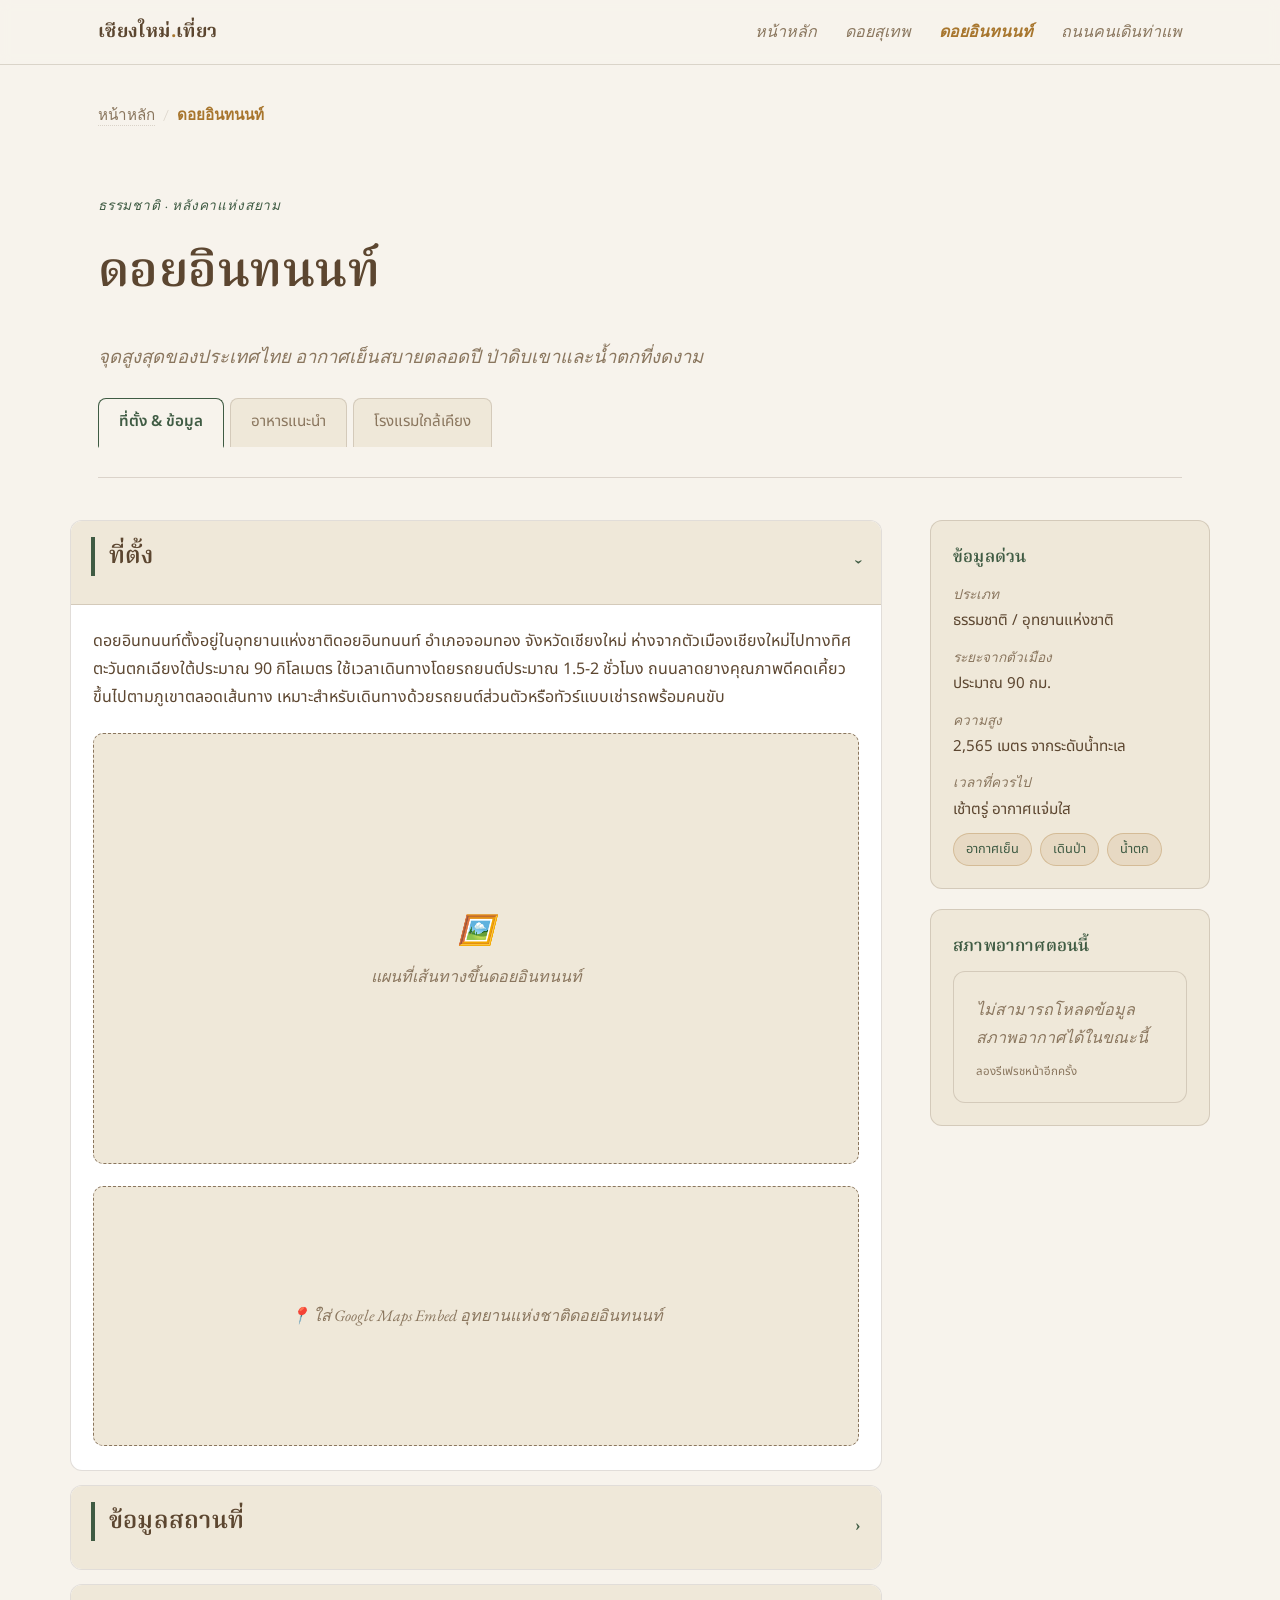
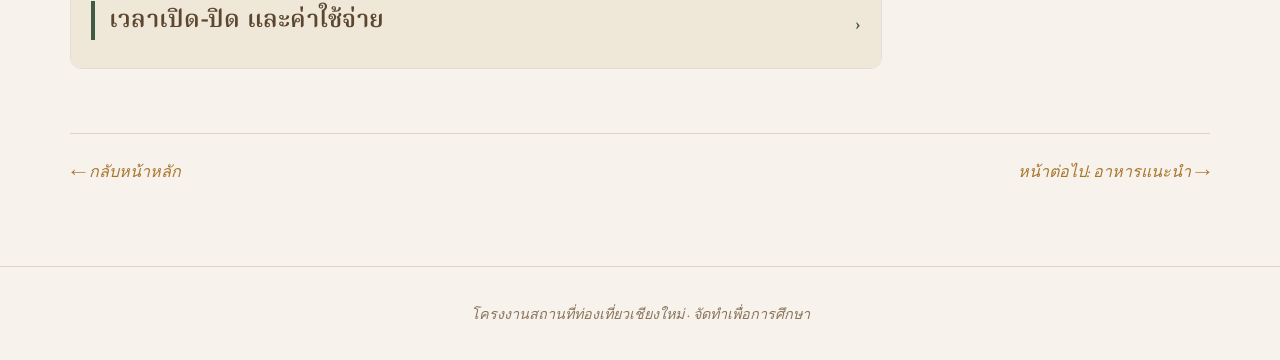
==== doiinthanon-1.html @ 522b8a46 "Add files via upload" ====
<!DOCTYPE html>
<html lang="th">
<head>
<meta charset="UTF-8">
<meta name="viewport" content="width=device-width, initial-scale=1.0">
<meta name="referrer" content="strict-origin-when-cross-origin">
<title>ดอยอินทนนท์ — ที่ตั้งและข้อมูล | เชียงใหม่.เที่ยว</title>
<link rel="stylesheet" href="assets/style.css">
</head>
<body class="theme-forest">

<nav class="topnav">
  <div class="wrap">
    <div class="brand">เชียงใหม่<span>.</span>เที่ยว</div>
    <div class="navlinks">
      <a href="index.html">หน้าหลัก</a>
      <a href="doisuthep-1.html">ดอยสุเทพ</a>
      <a href="doiinthanon-1.html" class="active">ดอยอินทนนท์</a>
      <a href="thapae-1.html">ถนนคนเดินท่าแพ</a>
    </div>
  </div>
</nav>

<div class="wrap">
  <p class="crumb">
    <a href="index.html">หน้าหลัก</a><span class="sep">/</span><span class="here">ดอยอินทนนท์</span>
  </p>

  <header class="place-hero">
    <p class="eyebrow">ธรรมชาติ · หลังคาแห่งสยาม</p>
    <h1>ดอยอินทนนท์</h1>
    <p class="sub">จุดสูงสุดของประเทศไทย อากาศเย็นสบายตลอดปี ป่าดิบเขาและน้ำตกที่งดงาม</p>

    <nav class="tabs">
      <a href="doiinthanon-1.html" class="active">ที่ตั้ง &amp; ข้อมูล</a>
      <a href="doiinthanon-2.html">อาหารแนะนำ</a>
      <a href="doiinthanon-3.html">โรงแรมใกล้เคียง</a>
    </nav>
  </header>
</div>

<main class="content wrap">
  <div class="layout">

    <article class="accordion">

      <div class="accordion-item">
        <button class="accordion-trigger" type="button"><h2>ที่ตั้ง</h2><span class="arrow">›</span></button>
        <div class="accordion-panel">
          <p>ดอยอินทนนท์ตั้งอยู่ในอุทยานแห่งชาติดอยอินทนนท์ อำเภอจอมทอง จังหวัดเชียงใหม่ ห่างจากตัวเมืองเชียงใหม่ไปทางทิศตะวันตกเฉียงใต้ประมาณ 90 กิโลเมตร ใช้เวลาเดินทางโดยรถยนต์ประมาณ 1.5-2 ชั่วโมง ถนนลาดยางคุณภาพดีคดเคี้ยวขึ้นไปตามภูเขาตลอดเส้นทาง เหมาะสำหรับเดินทางด้วยรถยนต์ส่วนตัวหรือทัวร์แบบเช่ารถพร้อมคนขับ</p>

          <div class="media-slot image-slot has-photo" data-caption="แผนที่เส้นทางขึ้นดอยอินทนนท์">
              <img src="assets/img/doiinthanon-map.jpg" alt="แผนที่เส้นทางขึ้นดอยอินทนนท์" onerror="this.parentElement.classList.remove('has-photo'); this.remove();">
              <span class="slot-placeholder"><span class="icon">🖼️</span>แผนที่เส้นทางขึ้นดอยอินทนนท์</span>
            </div>

          <div class="map-slot">
            📍 ใส่ Google Maps Embed อุทยานแห่งชาติดอยอินทนนท์
          </div>
        </div>
      </div>

      <div class="accordion-item">
        <button class="accordion-trigger" type="button"><h2>ข้อมูลสถานที่</h2><span class="arrow">›</span></button>
        <div class="accordion-panel">
          <p>ดอยอินทนนท์มีความสูงจากระดับน้ำทะเล 2,565 เมตร ได้รับการขนานนามว่าเป็น "หลังคาแห่งสยาม" เนื่องจากเป็นจุดที่สูงที่สุดในประเทศไทย อากาศบนยอดดอยเย็นจัดตลอดทั้งปี โดยเฉพาะช่วงเดือนธันวาคมถึงกุมภาพันธ์อุณหภูมิอาจลดลงใกล้ 0 องศาเซลเซียส มีน้ำค้างแข็งเกาะตามยอดหญ้าให้เห็นในบางวัน</p>
          <p>ภายในอุทยานมีจุดท่องเที่ยวสำคัญหลายแห่ง ได้แก่ พระมหาธาตุนภเมทนีดลและนภพลภูมิสิริ เจดีย์คู่สีขาวและสีแดงที่สร้างขึ้นเพื่อเฉลิมพระเกียรติ จุดชมวิวยอดดอย น้ำตกแม่ยะและน้ำตกวชิรธาร เส้นทางศึกษาธรรมชาติอ่างกาที่เป็นป่าพรุบนภูเขาหนึ่งเดียวในไทย และหมู่บ้านขอบด้งซึ่งเป็นที่อยู่ของชาวเขาเผ่ากะเหรี่ยงและม้ง</p>

          <div class="media-grid">
            <div class="media-slot image-slot has-photo" data-caption="รูปพระมหาธาตุเจดีย์คู่">
              <img src="assets/img/doiinthanon-chedi.jpg" alt="รูปพระมหาธาตุเจดีย์คู่" onerror="this.parentElement.classList.remove('has-photo'); this.remove();">
              <span class="slot-placeholder"><span class="icon">🖼️</span>รูปพระมหาธาตุเจดีย์คู่</span>
            </div>
            <div class="media-slot image-slot has-photo" data-caption="รูปน้ำตกวชิรธาร">
              <img src="assets/img/doiinthanon-waterfall.jpg" alt="รูปน้ำตกวชิรธาร" onerror="this.parentElement.classList.remove('has-photo'); this.remove();">
              <span class="slot-placeholder"><span class="icon">🖼️</span>รูปน้ำตกวชิรธาร</span>
            </div>
          </div>

          <div class="media-slot video-slot" data-youtube="" data-caption="วิดีโอเส้นทางศึกษาธรรมชาติอ่างกา">
            <span class="icon">🎬</span>
            วิดีโอเส้นทางศึกษาธรรมชาติอ่างกา
        <small class="slot-hint">ใส่ลิงก์ YouTube ถาวรได้ที่ data-youtube="…" ในโค้ดของช่องนี้</small>
      </div>

          <div class="media-slot audio-slot" data-caption="เสียงนกป่าและธรรมชาติบนดอยอินทนนท์">
            <span class="icon">🔊</span>
            เสียงนกป่าและธรรมชาติบนดอยอินทนนท์
            <small>แนะนำ: &lt;audio controls src="assets/audio/doiinthanon-forest.mp3"&gt;&lt;/audio&gt;</small>
          </div>
        </div>
      </div>

      <div class="accordion-item">
        <button class="accordion-trigger" type="button"><h2>เวลาเปิด-ปิด และค่าใช้จ่าย</h2><span class="arrow">›</span></button>
        <div class="accordion-panel">
          <p>อุทยานเปิดให้เข้าชมทุกวันตั้งแต่เวลา 05:30-18:30 น. มีค่าธรรมเนียมเข้าอุทยานสำหรับผู้ใหญ่และเด็ก แยกอัตราคนไทยและต่างชาติ รวมถึงค่าธรรมเนียมรถยนต์ที่จุดตรวจทางเข้า แนะนำให้เตรียมเสื้อกันหนาวเนื่องจากอุณหภูมิเปลี่ยนแปลงรวดเร็วตามความสูง</p>
        </div>
      </div>

    </article>

    <aside>
      <div class="info-card">
        <h3>ข้อมูลด่วน</h3>
        <dl>
          <dt>ประเภท</dt><dd>ธรรมชาติ / อุทยานแห่งชาติ</dd>
          <dt>ระยะจากตัวเมือง</dt><dd>ประมาณ 90 กม.</dd>
          <dt>ความสูง</dt><dd>2,565 เมตร จากระดับน้ำทะเล</dd>
          <dt>เวลาที่ควรไป</dt><dd>เช้าตรู่ อากาศแจ่มใส</dd>
        </dl>
        <div class="chip-row">
          <span class="chip">อากาศเย็น</span>
          <span class="chip">เดินป่า</span>
          <span class="chip">น้ำตก</span>
        </div>
      </div>
      <div class="info-card">
        <h3>สภาพอากาศตอนนี้</h3>
        <div class="weather-widget" data-lat="18.5895" data-lon="98.4864">กำลังโหลดสภาพอากาศ…</div>
      </div>
    </aside>

  </div>

  <div class="subnav">
    <a href="index.html">← กลับหน้าหลัก</a>
    <a href="doiinthanon-2.html">หน้าต่อไป: อาหารแนะนำ →</a>
  </div>
</main>

<footer>
  <div class="wrap">โครงงานสถานที่ท่องเที่ยวเชียงใหม่ · จัดทำเพื่อการศึกษา</div>
</footer>

<script src="assets/site.js" defer></script>
</body>
</html>
---- assets/style.css ----
/* ===================================================================
   เชียงใหม่ ท่องเที่ยว — Shared Stylesheet
   โทนสี: ครีมอบอุ่น + ทองเก่า + เขียวป่า + แดงอิฐ
=================================================================== */

@import url('https://fonts.googleapis.com/css2?family=Noto+Serif+Thai:wght@400;500;600;700&family=Noto+Sans+Thai:wght@300;400;500;600&family=EB+Garamond:ital@0;1&display=swap');

:root{
  --cream: #F7F3EC;
  --cream-deep: #EFE8D9;
  --ink: #5C4630;
  --ink-soft: #8A765E;
  --gold: #A8762E;
  --gold-soft: #D4A85A;
  --forest: #3F5B43;
  --forest-soft: #6E8B6F;
  --brick: #8B3A2F;
  --brick-soft: #C17A60;
  --line: rgba(92,70,48,0.18);

  --display: "Noto Serif Thai", serif;
  --body: "Noto Sans Thai", sans-serif;
  --utility: "EB Garamond", serif;

  --maxw: 1140px;
}

*{box-sizing:border-box;}
html{scroll-behavior:smooth;}
body{
  margin:0;
  background:var(--cream);
  color:var(--ink);
  font-family:var(--body);
  font-weight:400;
  line-height:1.75;
  -webkit-font-smoothing:antialiased;
}

h1,h2,h3,h4{
  font-family:var(--display);
  color:var(--ink);
  margin:0 0 .5em 0;
  font-weight:600;
  letter-spacing:.01em;
}

a{color:var(--gold); text-decoration:none;}
a:hover{color:var(--brick);}
a:focus-visible, button:focus-visible{
  outline:2px solid var(--gold);
  outline-offset:3px;
}

img{max-width:100%; display:block;}

.wrap{
  max-width:var(--maxw);
  margin:0 auto;
  padding:0 28px;
}

/* ---------- Lanna cloud divider (signature element) ---------- */
.lanna-divider{
  display:flex;
  align-items:center;
  justify-content:center;
  gap:18px;
  margin:48px 0;
  color:var(--gold-soft);
}
.lanna-divider .line{
  flex:1;
  height:1px;
  background:var(--line);
  max-width:220px;
}
.lanna-divider svg{width:34px; height:18px; flex:none;}

/* ---------- Top Nav ---------- */
.topnav{
  position:sticky; top:0; z-index:50;
  background:rgba(247,243,236,0.92);
  backdrop-filter:blur(6px);
  border-bottom:1px solid var(--line);
}
.topnav .wrap{
  display:flex; align-items:center; justify-content:space-between;
  padding:16px 28px;
}
.brand{
  font-family:var(--display);
  font-size:1.15rem;
  font-weight:700;
  color:var(--ink);
  letter-spacing:.02em;
}
.brand span{color:var(--gold);}
.navlinks{
  display:flex; gap:28px;
  font-family:var(--utility);
  font-size:1rem;
  font-style:italic;
}
.navlinks a{color:var(--ink-soft);}
.navlinks a.active{color:var(--gold); font-weight:600;}

/* ---------- Breadcrumb ---------- */
.crumb{
  font-family:var(--utility);
  font-size:.95rem;
  color:var(--ink-soft);
  padding:22px 0 0;
}
.crumb a{color:var(--ink-soft); border-bottom:1px dotted var(--line);}
.crumb a:hover{color:var(--gold);}
.crumb .sep{margin:0 8px; color:var(--line);}
.crumb .here{color:var(--gold); font-weight:600;}

/* ---------- Hero (place pages) ---------- */
.place-hero{
  padding:36px 0 30px;
  border-bottom:1px solid var(--line);
}
.eyebrow{
  font-family:var(--utility);
  font-style:italic;
  letter-spacing:.06em;
  text-transform:uppercase;
  font-size:.85rem;
  color:var(--accent, var(--gold));
}
.place-hero h1{
  font-size:clamp(2.1rem, 4vw, 3rem);
  margin-top:.3em;
}
.place-hero .sub{
  font-family:var(--utility);
  font-style:italic;
  font-size:1.15rem;
  color:var(--ink-soft);
  max-width:640px;
}

/* ---------- Section Tabs (3 sub-pages per place) ---------- */
.tabs{
  display:flex; gap:6px;
  margin:26px 0 0;
  flex-wrap:wrap;
}
.tabs a{
  font-family:var(--body);
  font-size:.95rem;
  padding:10px 20px;
  border:1px solid var(--line);
  border-bottom:none;
  border-radius:8px 8px 0 0;
  color:var(--ink-soft);
  background:var(--cream-deep);
}
.tabs a.active{
  background:var(--cream);
  color:var(--accent, var(--gold));
  font-weight:600;
  border-color:var(--accent, var(--gold));
  border-bottom:2px solid var(--cream);
  margin-bottom:-1px;
}

/* ---------- Content layout ---------- */
.content{
  padding:42px 0 80px;
}
.layout{
  display:grid;
  grid-template-columns: 1fr 280px;
  gap:48px;
}
@media (max-width: 860px){
  .layout{grid-template-columns:1fr;}
}

article h2{
  font-size:1.5rem;
  border-left:4px solid var(--accent, var(--gold));
  padding-left:14px;
  margin-top:1.6em;
}
article h2:first-child{margin-top:0;}
article p{margin:0 0 1.1em;}

/* ---------- Media placeholders ---------- */
.media-slot{
  background:var(--cream-deep);
  border:1.5px dashed var(--ink-soft);
  border-radius:10px;
  padding:28px;
  text-align:center;
  color:var(--ink-soft);
  font-family:var(--utility);
  font-style:italic;
  margin:22px 0;
}
.media-slot .icon{font-size:1.8rem; display:block; margin-bottom:8px;}
.media-slot.image-slot{aspect-ratio:16/9; display:flex; flex-direction:column; align-items:center; justify-content:center;}
.media-slot.video-slot{aspect-ratio:16/9; display:flex; flex-direction:column; align-items:center; justify-content:center;}
.media-slot.audio-slot{padding:20px 28px;}
.media-slot small{display:block; margin-top:6px; font-family:var(--body); font-style:normal; font-size:.8rem; opacity:.85;}

/* ---------- รูปจริง (มี <img> อยู่ข้างใน image-slot) ---------- */
.media-slot.image-slot img{display:none;}
.media-slot.image-slot.has-photo{
  padding:0; border-style:solid; overflow:hidden;
}
.media-slot.image-slot.has-photo img{
  display:block; width:100%; height:100%; object-fit:cover;
}
.media-slot.image-slot.has-photo .slot-placeholder{display:none;}
.media-overlay-photo{
  max-width:100%; max-height:70vh;
  border-radius:8px; margin-bottom:14px;
  display:block;
}

.media-grid{
  display:grid;
  grid-template-columns:repeat(2,1fr);
  gap:16px;
}
@media (max-width:560px){ .media-grid{grid-template-columns:1fr;} }

/* ---------- Info cards (sidebar / lists) ---------- */
.info-card{
  background:var(--cream-deep);
  border:1px solid var(--line);
  border-radius:12px;
  padding:22px;
  margin-bottom:20px;
}
.info-card h3{
  font-size:1.05rem;
  color:var(--accent, var(--gold));
  margin-bottom:.6em;
}
.info-card dl{margin:0;}
.info-card dt{
  font-family:var(--utility);
  font-style:italic;
  font-size:.85rem;
  color:var(--ink-soft);
  margin-top:.8em;
}
.info-card dd{margin:.1em 0 0; font-size:.95rem;}

.chip-row{display:flex; flex-wrap:wrap; gap:8px; margin-top:10px;}
.chip{
  font-size:.8rem;
  padding:4px 12px;
  border-radius:999px;
  background:rgba(168,118,46,0.12);
  color:var(--accent, var(--gold));
  border:1px solid rgba(168,118,46,0.3);
}

/* ---------- Listing cards (food / hotel) ---------- */
.listing{
  border:1px solid var(--line);
  border-radius:12px;
  padding:22px;
  margin-bottom:18px;
  background:#fff;
  position:relative;
}
.listing h3{font-size:1.15rem; margin-bottom:.25em;}
.listing .meta{
  font-family:var(--utility);
  font-style:italic;
  color:var(--ink-soft);
  font-size:.9rem;
  margin-bottom:.7em;
}
.listing .tag{
  display:inline-block;
  font-size:.75rem;
  font-weight:600;
  color:#fff;
  background:var(--accent, var(--gold));
  padding:3px 10px;
  border-radius:6px;
  margin-bottom:10px;
}

/* ---------- Map placeholder ---------- */
.map-slot{
  background:var(--cream-deep);
  border:1.5px dashed var(--ink-soft);
  border-radius:10px;
  height:260px;
  display:flex; flex-direction:column; align-items:center; justify-content:center;
  color:var(--ink-soft);
  font-family:var(--utility);
  font-style:italic;
  margin:18px 0;
}

/* ---------- Buttons ---------- */
.btn{
  display:inline-block;
  font-family:var(--body);
  font-weight:600;
  font-size:.95rem;
  padding:12px 26px;
  border-radius:8px;
  background:var(--accent, var(--gold));
  color:#fff !important;
  border:none;
}
.btn:hover{background:var(--ink);}
.btn-outline{
  background:transparent;
  border:1.5px solid var(--accent, var(--gold));
  color:var(--accent, var(--gold)) !important;
}
.btn-outline:hover{background:var(--accent, var(--gold)); color:#fff !important;}

/* ---------- Place nav (prev/next within place) ---------- */
.subnav{
  display:flex; justify-content:space-between; align-items:center;
  margin-top:50px; padding-top:24px;
  border-top:1px solid var(--line);
  gap:16px; flex-wrap:wrap;
}
.subnav a{font-family:var(--utility); font-style:italic;}

/* ---------- Footer ---------- */
footer{
  border-top:1px solid var(--line);
  padding:34px 0;
  text-align:center;
  font-family:var(--utility);
  font-style:italic;
  color:var(--ink-soft);
  font-size:.9rem;
}

/* ---------- Accent color variants per place ---------- */
.theme-gold   { --accent: var(--gold); }
.theme-forest { --accent: var(--forest); }
.theme-brick  { --accent: var(--brick); }

/* ---------- Home page specific ---------- */
.home-hero{
  position:relative;
  padding:90px 0 70px;
  overflow:hidden;
  border-bottom:1px solid var(--line);
}
.home-hero .wrap{position:relative; z-index:2;}
.home-hero h1{
  font-size:clamp(2.4rem, 6vw, 4rem);
  max-width:780px;
}
.home-hero .lead{
  font-family:var(--utility);
  font-style:italic;
  font-size:1.25rem;
  color:var(--ink-soft);
  max-width:600px;
  margin-top:10px;
}
.home-media{
  margin-top:36px;
}
.home-media-split{
  display:grid;
  grid-template-columns:1.6fr 1fr;
  gap:24px;
  align-items:start;
}
@media (max-width:760px){ .home-media-split{grid-template-columns:1fr;} }
.weather-label{
  font-family:var(--utility); font-style:italic; color:var(--ink-soft);
  margin:0 0 10px;
}

.place-grid{
  display:grid;
  grid-template-columns:repeat(3,1fr);
  gap:26px;
  padding:60px 0 80px;
}
@media (max-width:900px){ .place-grid{grid-template-columns:1fr; gap:30px;} }

.place-card{
  display:block;
  border-radius:16px;
  padding:30px 26px 26px;
  background:var(--cream-deep);
  border:1px solid var(--line);
  border-top:6px solid var(--accent, var(--gold));
  transition:transform .25s ease, box-shadow .25s ease;
}
.place-card:hover{
  transform:translateY(-4px);
  box-shadow:0 14px 28px -10px rgba(92,70,48,0.25);
}
.place-card .num{
  font-family:var(--utility);
  font-style:italic;
  color:var(--accent, var(--gold));
  font-size:1.4rem;
}
.place-card h2{
  font-size:1.5rem;
  margin-top:.2em;
  color:var(--ink);
}
.place-card p{
  color:var(--ink-soft);
  font-size:.95rem;
}
.place-card .go{
  margin-top:14px;
  font-family:var(--utility);
  font-style:italic;
  color:var(--accent, var(--gold));
  font-weight:600;
}

.intro-section{
  padding:50px 0;
  text-align:center;
}
.intro-section p{
  max-width:680px;
  margin:0 auto;
  color:var(--ink-soft);
}

/* ===================================================================
   เพิ่มเติม: เมนูมือถือ, overlay, accordion, กริดการ์ด, วิดเจ็ตอากาศ
=================================================================== */

/* ---------- YouTube embed slot (ใส่ลิงก์ถาวรที่ data-youtube ในโค้ด) ---------- */
.media-slot.video-slot{cursor:default;}
.media-slot.audio-slot{cursor:default; text-align:left;}
.video-slot .icon{margin-bottom:4px;}
.slot-hint{
  display:block; width:100%;
  font-family:var(--body); font-style:normal; font-size:.75rem;
  color:var(--ink-soft); margin-top:8px;
}
.yt-embed-frame{
  position:relative; width:100%; aspect-ratio:16/9;
  border-radius:8px; overflow:hidden;
}
.yt-embed-frame iframe{
  position:absolute; inset:0; width:100%; height:100%; border:0;
}

/* ---------- Hamburger (แสดงเฉพาะจอมือถือ) ---------- */
.hamburger{
  display:none;
  width:38px; height:34px;
  padding:0; border:none; background:none; cursor:pointer;
  flex-direction:column; justify-content:space-between;
  align-items:center;
}
.hamburger span{
  display:block; width:100%; height:2px; background:var(--ink);
  border-radius:2px; transition:transform .2s ease, opacity .2s ease;
}
.hamburger.is-open span:nth-child(1){transform:translateY(9px) rotate(45deg);}
.hamburger.is-open span:nth-child(2){opacity:0;}
.hamburger.is-open span:nth-child(3){transform:translateY(-9px) rotate(-45deg);}

/* ---------- Mobile nav overlay (เต็มจอ) ---------- */
.nav-overlay{
  position:fixed; inset:0; z-index:200;
  background:rgba(38,28,17,0.55);
  backdrop-filter:blur(2px);
  opacity:0; pointer-events:none;
  transition:opacity .25s ease;
  display:flex; justify-content:flex-end;
}
.nav-overlay.is-open{opacity:1; pointer-events:auto;}
.nav-overlay-panel{
  width:min(78vw, 320px); height:100%;
  background:var(--cream);
  box-shadow:-18px 0 40px rgba(38,28,17,0.25);
  padding:26px 26px 40px;
  transform:translateX(24px);
  transition:transform .25s ease;
  display:flex; flex-direction:column;
}
.nav-overlay.is-open .nav-overlay-panel{transform:translateX(0);}
.nav-overlay-close{
  align-self:flex-end;
  background:none; border:none; font-size:1.8rem; line-height:1;
  color:var(--ink-soft); cursor:pointer; margin-bottom:18px;
}
.nav-overlay-links{
  display:flex; flex-direction:column; gap:22px;
  font-family:var(--utility); font-style:italic; font-size:1.15rem;
}
.nav-overlay-links a{color:var(--ink);}
.nav-overlay-links a.active{color:var(--gold); font-weight:600;}

/* ---------- Media overlay (ขยายรูป/วิดีโอเมื่อคลิก) ---------- */
.media-slot{cursor:pointer;}
.media-overlay{
  position:fixed; inset:0; z-index:220;
  background:rgba(20,15,9,0.72);
  display:flex; align-items:center; justify-content:center;
  opacity:0; pointer-events:none;
  transition:opacity .2s ease;
  padding:24px;
}
.media-overlay.is-open{opacity:1; pointer-events:auto;}
.media-overlay-box{
  position:relative;
  background:var(--cream);
  border-radius:14px;
  padding:44px 34px 34px;
  max-width:480px; width:100%;
  text-align:center;
  font-family:var(--utility); font-style:italic; color:var(--ink-soft);
}
.media-overlay-icon{font-size:2.6rem; margin-bottom:10px;}
.media-overlay-caption{color:var(--ink); font-size:1.05rem; margin:0 0 6px;}
.media-overlay-hint{font-family:var(--body); font-style:normal; font-size:.8rem;}
.media-overlay-close{
  position:absolute; top:10px; right:14px;
  background:none; border:none; font-size:1.6rem; color:var(--ink-soft); cursor:pointer;
}

/* ---------- Accordion (แทนการเรียงหัวข้อจากบนลงล่างตรง ๆ) ---------- */
.accordion-item{
  border:1px solid var(--line);
  border-radius:12px;
  margin-bottom:14px;
  overflow:hidden;
  background:#fff;
}
.accordion-trigger{
  width:100%; text-align:left;
  display:flex; align-items:center; justify-content:space-between; gap:12px;
  background:var(--cream-deep);
  border:none; cursor:pointer;
  padding:16px 20px;
  font-family:var(--display); font-weight:600; font-size:1.15rem; color:var(--ink);
}
.accordion-trigger .arrow{
  flex:none; transition:transform .2s ease;
  color:var(--accent, var(--gold)); font-size:1rem;
}
.accordion-item.is-open .accordion-trigger .arrow{transform:rotate(90deg);}
.accordion-item.is-open .accordion-trigger{border-bottom:1px solid var(--line);}
.accordion-panel{padding:22px 22px 6px;}
.accordion-panel h2{display:none;} /* หัวข้อย้ายไปอยู่ในปุ่ม trigger แล้ว */

/* ---------- Listing grid (จัดการ์ดเป็นกริดแทนแถวยาว) ---------- */
.listing-grid{
  display:grid;
  grid-template-columns:repeat(2, 1fr);
  gap:18px;
  margin:18px 0;
}
.listing-grid .listing{margin-bottom:0;}
@media (max-width:760px){ .listing-grid{grid-template-columns:1fr;} }

/* ---------- Weather widget (Open-Meteo API) ---------- */
.weather-widget{
  background:var(--cream-deep);
  border:1px solid var(--line);
  border-radius:12px;
  padding:20px 22px;
  min-height:64px;
}
.weather-top{display:flex; align-items:center; gap:10px;}
.weather-icon{font-size:1.8rem;}
.weather-temp{font-family:var(--display); font-size:1.6rem; font-weight:700; color:var(--ink);}
.weather-desc{font-family:var(--utility); font-style:italic; color:var(--ink-soft); margin-top:4px;}
.weather-meta{display:flex; gap:18px; margin:10px 0 0; flex-wrap:wrap;}
.weather-meta dt{font-family:var(--utility); font-style:italic; font-size:.8rem; color:var(--ink-soft); margin:0;}
.weather-meta dd{margin:0; font-size:.9rem;}
.weather-source{display:block; margin-top:10px; font-size:.72rem; color:var(--ink-soft); font-family:var(--body); font-style:normal;}

/* ---------- Responsive nav: ซ่อนเมนูเต็มบนมือถือ แสดง hamburger แทน ---------- */
@media (max-width:760px){
  .navlinks{display:none;}
  .hamburger{display:flex;}
  .place-hero h1{font-size:clamp(1.7rem, 8vw, 2.4rem);}
  .home-hero{padding:60px 0 44px;}
}

@media (prefers-reduced-motion: reduce){
  *{transition:none !important; animation:none !important;}
}
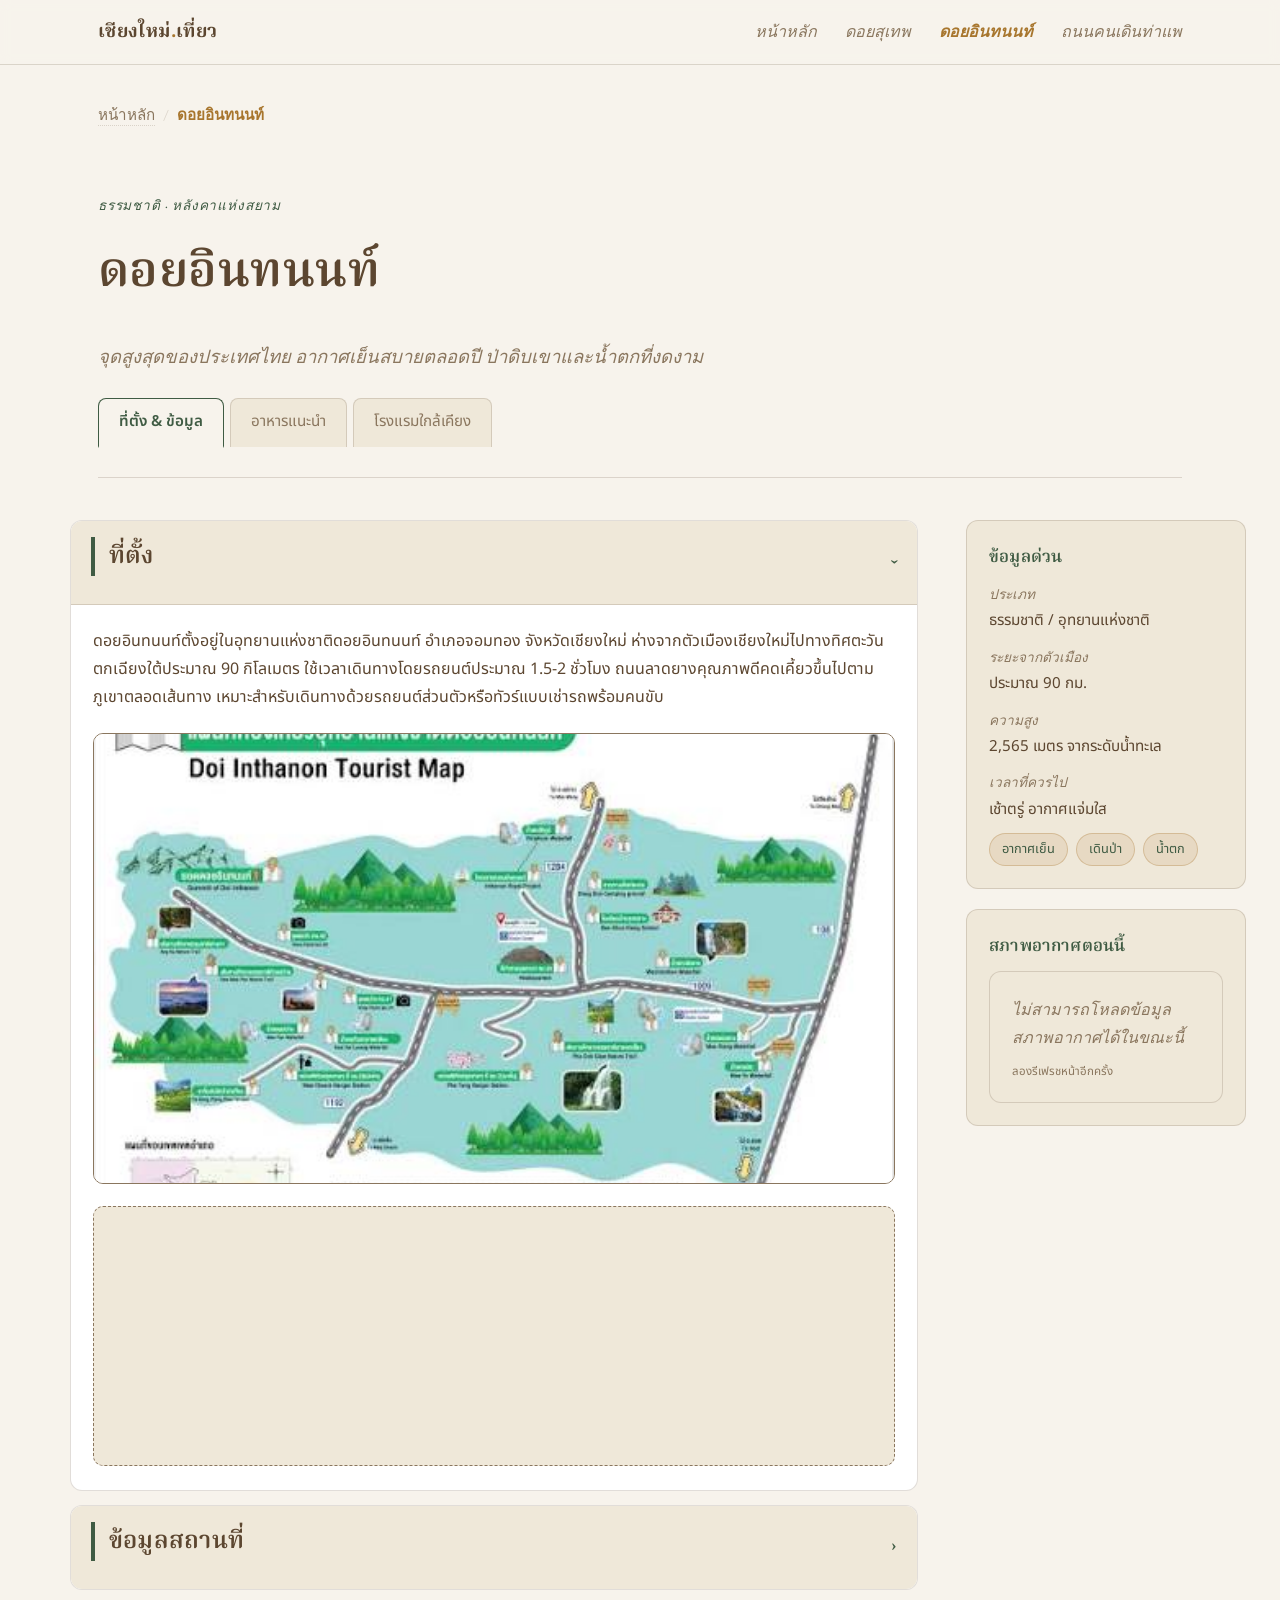
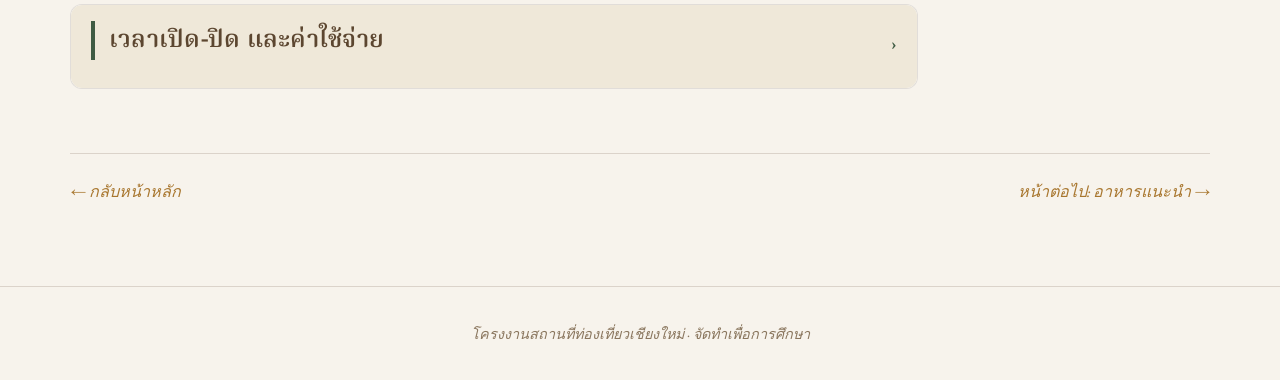
==== commit b7e7248f: "Update doiinthanon-1.html" ====
--- a/doiinthanon-1.html
+++ b/doiinthanon-1.html
@@ -50,13 +50,12 @@
           <p>ดอยอินทนนท์ตั้งอยู่ในอุทยานแห่งชาติดอยอินทนนท์ อำเภอจอมทอง จังหวัดเชียงใหม่ ห่างจากตัวเมืองเชียงใหม่ไปทางทิศตะวันตกเฉียงใต้ประมาณ 90 กิโลเมตร ใช้เวลาเดินทางโดยรถยนต์ประมาณ 1.5-2 ชั่วโมง ถนนลาดยางคุณภาพดีคดเคี้ยวขึ้นไปตามภูเขาตลอดเส้นทาง เหมาะสำหรับเดินทางด้วยรถยนต์ส่วนตัวหรือทัวร์แบบเช่ารถพร้อมคนขับ</p>
 
           <div class="media-slot image-slot has-photo" data-caption="แผนที่เส้นทางขึ้นดอยอินทนนท์">
-              <img src="assets/img/doiinthanon-map.jpg" alt="แผนที่เส้นทางขึ้นดอยอินทนนท์" onerror="this.parentElement.classList.remove('has-photo'); this.remove();">
+              <img src="assets/images.jpg" alt="แผนที่เส้นทางขึ้นดอยอินทนนท์" onerror="this.parentElement.classList.remove('has-photo'); this.remove();">
               <span class="slot-placeholder"><span class="icon">🖼️</span>แผนที่เส้นทางขึ้นดอยอินทนนท์</span>
             </div>
 
           <div class="map-slot">
-            📍 ใส่ Google Maps Embed อุทยานแห่งชาติดอยอินทนนท์
-          </div>
+          <iframe src="https://www.google.com/maps/embed?pb=!1m18!1m12!1m3!1d3782.851177842097!2d98.51954897519204!3d18.53562618256089!2m3!1f0!2f0!3f0!3m2!1i1024!2i768!4f13.1!3m3!1m2!1s0x30dbab95555461ff%3A0x54e343c4fa33975b!2z4Lit4Li44LiX4Lii4Liy4LiZ4LmB4Lir4LmI4LiH4LiK4Liy4LiV4Li04LiU4Lit4Lii4Lit4Li04LiZ4LiX4LiZ4LiZ4LiX4LmM!5e0!3m2!1sth!2sth!4v1787111392453!5m2!1sth!2sth" width="800" height="600" style="border:0;" allowfullscreen="" loading="lazy" referrerpolicy="strict-origin-when-cross-origin"></iframe>          </div>
         </div>
       </div>
 
